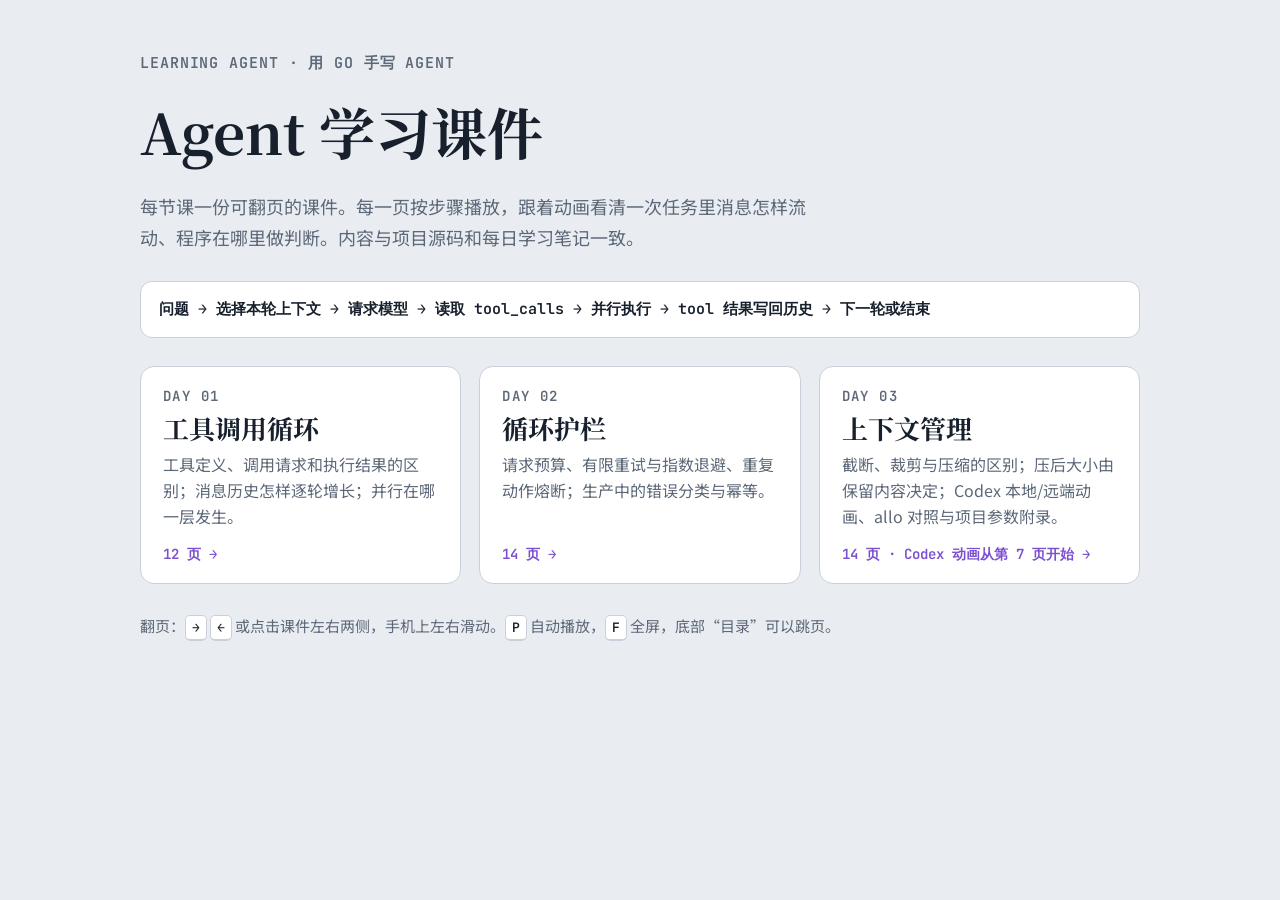
==== docs/slides/index.html @ 4f00852b "feat: day3" ====
<!doctype html>
<html lang="zh-CN">
<head>
<meta charset="utf-8">
<meta name="viewport" content="width=device-width, initial-scale=1, viewport-fit=cover">
<title>Agent 学习课件</title>
<link rel="preconnect" href="https://fonts.googleapis.com">
<link rel="preconnect" href="https://fonts.gstatic.com" crossorigin>
<link rel="stylesheet" href="https://fonts.googleapis.com/css2?family=JetBrains+Mono:wght@400;600&family=Noto+Sans+SC:wght@400;500;700&family=Noto+Serif+SC:wght@700;900&display=swap">
<link rel="stylesheet" href="deck.css">
<style>
  /* 入口页可以滚动，沿用课件的颜色与字体 */
  body { overflow: auto; }
  .wrap { max-width: 1040px; margin: 0 auto; padding-inline: 20px; padding-block: 56px 72px; display: flex; flex-direction: column; gap: 28px; }
  .wrap h1 { font-size: clamp(34px, 6vw, 56px); line-height: 1.15; }
  .intro { font-size: 18px; line-height: 1.7; color: var(--muted); max-width: 680px; }
  .flow { font: 600 15px/1.8 var(--font-mono); color: var(--ink); background: var(--card); border: 1px solid var(--line); border-radius: 12px; padding: 14px 18px; overflow-x: auto; white-space: nowrap; }
  .lessons { display: grid; grid-template-columns: repeat(auto-fit, minmax(280px, 1fr)); gap: 18px; }
  .lesson { display: flex; flex-direction: column; gap: 10px; min-width: 0; text-decoration: none; color: var(--ink); background: var(--card); border: 1.5px solid var(--line); border-radius: 14px; padding: 22px; transition: border-color .2s ease, transform .2s ease; }
  .lesson:hover { border-color: var(--model); transform: translateY(-2px); }
  .lesson:focus-visible { outline: 2px solid var(--model); outline-offset: 3px; }
  .lesson .no { font: 600 14px/1 var(--font-mono); color: var(--muted); letter-spacing: .1em; }
  .lesson h2 { font-size: 26px; }
  .lesson p { font-size: 16px; line-height: 1.6; color: var(--muted); }
  .lesson .meta { margin-top: auto; padding-top: 8px; font: 600 14px/1 var(--font-mono); color: var(--model); }
  .keys { font-size: 15px; line-height: 1.8; color: var(--muted); }
  kbd { font: 600 13px/1 var(--font-mono); border: 1px solid var(--line); border-bottom-width: 2px; border-radius: 5px; padding: 3px 6px; background: var(--card); color: var(--ink); }
</style>
</head>
<body>
<main class="wrap">
  <p class="kicker">LEARNING AGENT · 用 Go 手写 Agent</p>
  <h1>Agent 学习课件</h1>
  <p class="intro">每节课一份可翻页的课件。每一页按步骤播放，跟着动画看清一次任务里消息怎样流动、程序在哪里做判断。内容与项目源码和每日学习笔记一致。</p>
  <div class="flow">问题 → 选择本轮上下文 → 请求模型 → 读取 tool_calls → 并行执行 → tool 结果写回历史 → 下一轮或结束</div>
  <div class="lessons">
    <a class="lesson" href="day-01.html">
      <span class="no">DAY 01</span>
      <h2>工具调用循环</h2>
      <p>工具定义、调用请求和执行结果的区别；消息历史怎样逐轮增长；并行在哪一层发生。</p>
      <span class="meta">12 页 →</span>
    </a>
    <a class="lesson" href="day-02.html">
      <span class="no">DAY 02</span>
      <h2>循环护栏</h2>
      <p>请求预算、有限重试与指数退避、重复动作熔断；生产中的错误分类与幂等。</p>
      <span class="meta">14 页 →</span>
    </a>
    <a class="lesson" href="day-03.html">
      <span class="no">DAY 03</span>
      <h2>上下文管理</h2>
      <p>截断、裁剪与压缩的区别；压后大小由保留内容决定；Codex 本地/远端动画、allo 对照与项目参数附录。</p>
      <span class="meta">14 页 · Codex 动画从第 7 页开始 →</span>
    </a>
  </div>
  <p class="keys">翻页：<kbd>→</kbd> <kbd>←</kbd> 或点击课件左右两侧，手机上左右滑动。<kbd>P</kbd> 自动播放，<kbd>F</kbd> 全屏，底部“目录”可以跳页。</p>
</main>
</body>
</html>
---- docs/slides/deck.css ----
/* 课件框架：1280×720 舞台按窗口等比缩放；每页内 data-step 控制分步出现，像 PPT 的“单击动画”。
   颜色沿用观测台的约定：用户=蓝，模型=紫，Go 程序=青绿，错误=朱红，提醒=琥珀。 */
:root {
  --page: #e9ecf1;
  --stage: #f8f9fb;
  --grid: #dfe3ea;
  --ink: #17202c;
  --muted: #5d6878;
  --line: #c9d0db;
  --card: #ffffff;
  --code: #eef1f6;
  --user: #2a6fdb;
  --user-soft: #e3edfc;
  --model: #7a4fd0;
  --model-soft: #eee7fb;
  --go: #0b8a6c;
  --go-soft: #dff3ec;
  --err: #d24a1d;
  --err-soft: #fbe6dd;
  --warn: #b7791f;
  --warn-soft: #fbf0d9;
  --bar: #ffffffcc;
  --font-display: "Noto Serif SC", "Songti SC", "SimSun", serif;
  --font-body: "Noto Sans SC", "PingFang SC", "Microsoft YaHei", system-ui, sans-serif;
  --font-mono: "JetBrains Mono", "SFMono-Regular", Menlo, Consolas, monospace;
  color-scheme: light;
}
@media (prefers-color-scheme: dark) {
  :root:not([data-theme="light"]) {
    --page: #0c0f14; --stage: #151a22; --grid: #222a36; --ink: #e7ebf2; --muted: #9aa6b8;
    --line: #34404f; --card: #1c2330; --code: #10151d;
    --user: #6ea2f5; --user-soft: #1b2c47; --model: #a98bf0; --model-soft: #2a2145;
    --go: #3fc3a0; --go-soft: #13342c; --err: #f07b52; --err-soft: #3d2117;
    --warn: #e2b04f; --warn-soft: #3a2f17; --bar: #151a22cc; color-scheme: dark;
  }
}
:root[data-theme="dark"] {
  --page: #0c0f14; --stage: #151a22; --grid: #222a36; --ink: #e7ebf2; --muted: #9aa6b8;
  --line: #34404f; --card: #1c2330; --code: #10151d;
  --user: #6ea2f5; --user-soft: #1b2c47; --model: #a98bf0; --model-soft: #2a2145;
  --go: #3fc3a0; --go-soft: #13342c; --err: #f07b52; --err-soft: #3d2117;
  --warn: #e2b04f; --warn-soft: #3a2f17; --bar: #151a22cc; color-scheme: dark;
}

* { box-sizing: border-box; }
html, body { height: 100%; }
body { margin: 0; background: var(--page); color: var(--ink); font-family: var(--font-body); overflow: hidden; }

.deck { position: fixed; inset: 0 0 56px 0; display: grid; place-items: center; overflow: hidden; }
.stage {
  width: 1280px; height: 720px; position: relative; flex: none;
  transform: scale(var(--scale, 1)); transform-origin: center center;
  background-color: var(--stage);
  background-image: radial-gradient(var(--grid) 1.2px, transparent 1.2px);
  background-size: 24px 24px;
  border-radius: 14px; box-shadow: 0 10px 40px #0000001f; overflow: hidden;
}

.slide { position: absolute; inset: 0; padding: 44px 72px 0; display: none; }
.slide.active { display: block; animation: enter .45s ease both; }
@keyframes enter { from { opacity: 0; transform: translateY(8px); } to { opacity: 1; transform: none; } }

.hd { display: flex; align-items: baseline; gap: 18px; height: 64px; }
.kicker { font: 600 15px/1 var(--font-mono); color: var(--muted); letter-spacing: .06em; text-transform: uppercase; white-space: nowrap; }
h1, h2, h3 { margin: 0; font-family: var(--font-display); text-wrap: balance; }
h2 { font-size: 36px; font-weight: 700; line-height: 1.15; }
h3 { font-size: 22px; font-weight: 700; }
p { margin: 0; }

/* 画布：标题下方的作图区，子元素用绝对坐标摆放 */
.canvas { position: absolute; left: 72px; right: 72px; top: 118px; height: 480px; }
.canvas > svg.wires { position: absolute; inset: 0; width: 100%; height: 100%; overflow: visible; pointer-events: none; }
.abs { position: absolute; }

/* 底部讲解字幕，随步骤切换 */
.says { position: absolute; left: 72px; right: 72px; top: 620px; height: 76px; }
.say { position: absolute; inset: 0; font-size: 21px; line-height: 1.55; color: var(--ink); display: flex; align-items: flex-start; gap: 12px; }
.say::before { content: ""; flex: none; width: 4px; height: 26px; margin-top: 4px; border-radius: 2px; background: var(--model); }
.say b { color: var(--model); }

/* 分步出现 */
[data-step] { opacity: 0; transition: opacity .35s ease, transform .6s cubic-bezier(.25,.8,.25,1); pointer-events: none; }
[data-step].on { opacity: 1; pointer-events: auto; }
[data-step].say { transition: opacity .3s ease; }
[data-fx="rise"] { transform: translateY(18px); }
[data-fx="rise"].on { transform: none; }
[data-fx="pop"] { transform: scale(.85); }
[data-fx="pop"].on { transform: none; }
[data-fx="fly"] { transform: translate(var(--fx, 0px), var(--fy, 0px)); }
[data-fx="fly"].on { transform: none; transition: opacity .2s ease, transform .9s cubic-bezier(.3,.7,.2,1); }
[data-fx="grow"] { transform: scaleX(0); transform-origin: left center; opacity: 1; }
[data-fx="grow"].on { transform: none; transition: transform .9s cubic-bezier(.3,.7,.2,1); }
[data-fx="growy"] { transform: scaleY(0); transform-origin: center bottom; opacity: 1; }
[data-fx="growy"].on { transform: none; transition: transform .8s cubic-bezier(.3,.7,.2,1); }
/* 一闪而过的数据包：从 (--fx,--fy) 飞到落点后淡出 */
[data-fx="travel"].on { animation: travel 1.3s cubic-bezier(.4,.1,.3,1) both; }
@keyframes travel {
  0% { opacity: 0; transform: translate(var(--fx, 0px), var(--fy, 0px)); }
  12% { opacity: 1; }
  80% { opacity: 1; transform: none; }
  100% { opacity: 0; transform: none; }
}
/* SVG 连线描出来 */
svg [data-fx="draw"] { stroke-dasharray: 1; stroke-dashoffset: 1; opacity: 1; transition: stroke-dashoffset 1s ease; }
svg [data-fx="draw"].on { stroke-dashoffset: 0; }
/* 到某一步后高亮或变淡 */
[data-mark] { transition: box-shadow .35s ease, opacity .35s ease, background-color .35s ease, color .35s ease, border-color .35s ease; }
.hl.marked { box-shadow: 0 0 0 3px var(--warn); }
.dim.marked { opacity: .28; }
.strike.marked { text-decoration: line-through; opacity: .55; }
.gone-later.marked { opacity: 0; }

/* 通用元素 */
.card { background: var(--card); border: 1.5px solid var(--line); border-radius: 12px; padding: 16px 18px; }
.card h3 { margin-bottom: 8px; }
.card p, .card li { font-size: 18px; line-height: 1.55; color: var(--ink); }
.card ul { margin: 0; padding-left: 20px; }
.muted { color: var(--muted); }
.small { font-size: 16px; }
.tag { display: inline-block; font: 600 14px/1 var(--font-mono); padding: 6px 9px; border-radius: 6px; letter-spacing: .02em; white-space: nowrap; }
.t-user { background: var(--user-soft); color: var(--user); }
.t-model { background: var(--model-soft); color: var(--model); }
.t-go { background: var(--go-soft); color: var(--go); }
.t-err { background: var(--err-soft); color: var(--err); }
.t-warn { background: var(--warn-soft); color: var(--warn); }
.code { font: 15px/1.6 var(--font-mono); background: var(--code); border: 1px solid var(--line); border-radius: 10px; padding: 12px 14px; white-space: pre; color: var(--ink); overflow: hidden; }
.code .k { color: var(--model); }
.code .s { color: var(--go); }
.code .c { color: var(--muted); }
.code .e { color: var(--err); }

/* 角色泳道 */
.lane { position: absolute; top: 0; bottom: 0; border-left: 2px dashed var(--line); }
.lane-head { position: absolute; top: -6px; transform: translateX(-50%); font: 700 18px/1 var(--font-body); padding: 9px 14px; border-radius: 999px; white-space: nowrap; }
.lane-head.user { background: var(--user); color: var(--stage); }
.lane-head.model { background: var(--model); color: var(--stage); }
.lane-head.go { background: var(--go); color: var(--stage); }

/* 消息条：左侧色带表示角色 */
.msg { display: flex; align-items: center; gap: 10px; background: var(--card); border: 1.5px solid var(--line); border-left-width: 6px; border-radius: 8px; padding: 7px 12px; font-size: 16px; line-height: 1.35; white-space: nowrap; overflow: hidden; }
.msg .r { font: 600 13px/1 var(--font-mono); color: var(--muted); width: 74px; flex: none; }
.msg.sys { border-left-color: var(--muted); }
.msg.user { border-left-color: var(--user); }
.msg.asst { border-left-color: var(--model); }
.msg.tool { border-left-color: var(--go); }
.msg.sum { border-left-color: var(--warn); background: var(--warn-soft); }
.msg.err { border-left-color: var(--err); background: var(--err-soft); }
.stack { display: flex; flex-direction: column; gap: 6px; }

.pkt { font: 600 14px/1 var(--font-mono); padding: 8px 11px; border-radius: 999px; white-space: nowrap; box-shadow: 0 3px 10px #0000001a; }
.pkt.user { background: var(--user); color: var(--stage); }
.pkt.model { background: var(--model); color: var(--stage); }
.pkt.go { background: var(--go); color: var(--stage); }
.pkt.err { background: var(--err); color: var(--stage); }

.node { position: absolute; display: grid; place-items: center; text-align: center; background: var(--card); border: 2px solid var(--line); border-radius: 12px; font-size: 18px; font-weight: 600; line-height: 1.3; padding: 8px; }
.node.model { border-color: var(--model); color: var(--model); }
.node.go { border-color: var(--go); color: var(--go); }
.node.user { border-color: var(--user); color: var(--user); }
.node.err { border-color: var(--err); color: var(--err); }
.node.warn { border-color: var(--warn); color: var(--warn); }

.bigq { font-family: var(--font-display); font-size: 30px; line-height: 1.4; }
table.t { border-collapse: collapse; width: 100%; font-size: 18px; }
table.t th, table.t td { border-bottom: 1px solid var(--line); padding: 10px 12px; text-align: left; vertical-align: top; }
table.t th { font-size: 15px; color: var(--muted); font-weight: 600; letter-spacing: .04em; }
.num { font-variant-numeric: tabular-nums; font-family: var(--font-mono); }

/* 封面 */
.cover { padding: 0 96px; display: none; }
.cover.active { display: flex; flex-direction: column; justify-content: center; gap: 22px; }
.cover .day { font: 600 18px/1 var(--font-mono); color: var(--muted); letter-spacing: .12em; }
.cover h1 { font-size: 64px; line-height: 1.15; font-weight: 800; max-width: 980px; }
.cover .lead { font-size: 24px; line-height: 1.6; color: var(--muted); max-width: 860px; }
.legend { display: flex; flex-wrap: wrap; gap: 12px; margin-top: 18px; }

/* 控制条 */
.bar { position: fixed; left: 0; right: 0; bottom: 0; height: calc(56px + env(safe-area-inset-bottom, 0px)); padding: 0 16px env(safe-area-inset-bottom, 0px); display: flex; align-items: center; gap: 10px; background: var(--bar); backdrop-filter: blur(8px); border-top: 1px solid var(--line); }
.bar button { font: 600 14px/1 var(--font-body); color: var(--ink); background: var(--card); border: 1px solid var(--line); border-radius: 8px; height: 36px; padding: 0 12px; cursor: pointer; white-space: nowrap; }
.bar button:hover { border-color: var(--model); }
.bar button:focus-visible, .toc button:focus-visible { outline: 2px solid var(--model); outline-offset: 2px; }
.bar button[aria-pressed="true"] { background: var(--model); color: var(--stage); border-color: var(--model); }
.bar .where { font: 600 14px/1 var(--font-mono); color: var(--muted); white-space: nowrap; font-variant-numeric: tabular-nums; }
.bar .title { flex: 1; min-width: 0; font-size: 14px; color: var(--muted); white-space: nowrap; overflow: hidden; text-overflow: ellipsis; }
.bar .dots { display: flex; gap: 5px; }
.bar .dots i { width: 7px; height: 7px; border-radius: 50%; background: var(--line); }
.bar .dots i.on { background: var(--model); }
.progress { position: fixed; left: 0; top: 0; height: 3px; background: var(--model); transition: width .3s ease; }
.toc { position: fixed; right: 16px; bottom: calc(66px + env(safe-area-inset-bottom, 0px)); width: min(380px, calc(100vw - 32px)); max-height: 70vh; overflow: auto; background: var(--card); border: 1px solid var(--line); border-radius: 12px; padding: 8px; box-shadow: 0 10px 30px #00000033; }
.toc button { display: flex; gap: 10px; width: 100%; text-align: left; font: 15px/1.4 var(--font-body); color: var(--ink); background: none; border: 0; border-radius: 8px; padding: 9px 10px; cursor: pointer; }
.toc button:hover, .toc button.cur { background: var(--model-soft); }
.toc .n { font-family: var(--font-mono); color: var(--muted); width: 26px; flex: none; }
.hint { font-size: 13px; color: var(--muted); white-space: nowrap; }
@media (max-width: 720px) { .hint, .bar .title, .bar .dots { display: none; } }

@media (prefers-reduced-motion: reduce) {
  *, *::before, *::after { animation-duration: .01ms !important; transition-duration: .01ms !important; }
}

/* 代码或文字里的局部高亮、旧消息淡化、箭头标签 */
.mk { border-radius: 4px; transition: background-color .35s ease, color .35s ease, box-shadow .35s ease; }
.mk.marked { background: var(--warn-soft); color: var(--warn); box-shadow: 0 0 0 2px var(--warn-soft); }
.old { opacity: .5; }
.lbl { position: absolute; text-align: center; font: 600 15px/1.3 var(--font-mono); white-space: nowrap; }
.lbl.model { color: var(--model); }
.lbl.go { color: var(--go); }
.lbl.user { color: var(--user); }
.lbl.err { color: var(--err); }
.colhead { font: 700 16px/1 var(--font-body); color: var(--muted); margin-bottom: 10px; letter-spacing: .04em; }
.big { font: 800 56px/1 var(--font-mono); font-variant-numeric: tabular-nums; }
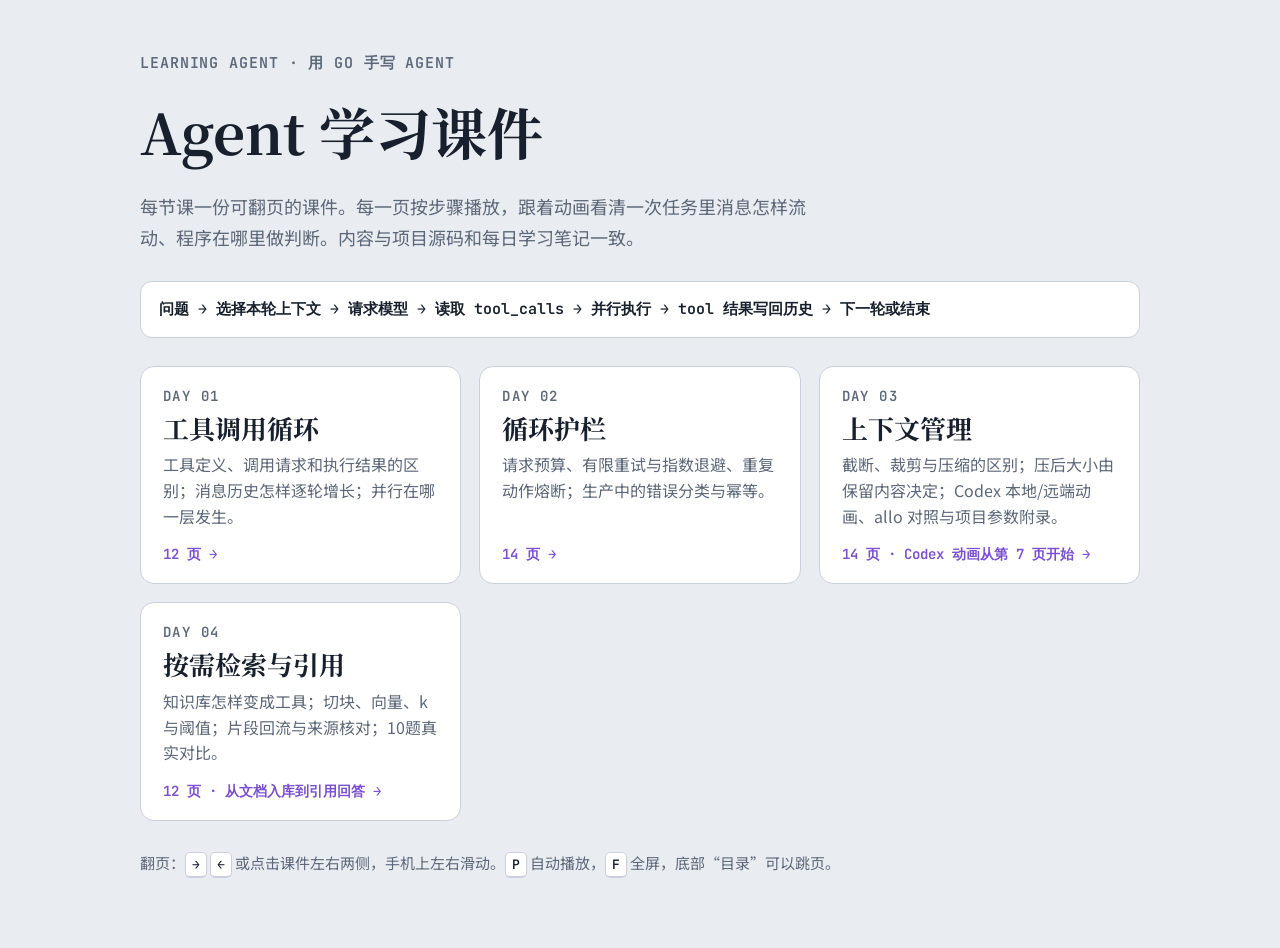
==== commit 6d48bdf9: "feat: day4" ====
--- a/docs/slides/index.html
+++ b/docs/slides/index.html
@@ -52,6 +52,11 @@
       <p>截断、裁剪与压缩的区别；压后大小由保留内容决定；Codex 本地/远端动画、allo 对照与项目参数附录。</p>
       <span class="meta">14 页 · Codex 动画从第 7 页开始 →</span>
     </a>
+    <a class="lesson" href="day-04.html">
+      <span class="no">DAY 04</span><h2>按需检索与引用</h2>
+      <p>知识库怎样变成工具；切块、向量、k与阈值；片段回流与来源核对；10题真实对比。</p>
+      <span class="meta">12 页 · 从文档入库到引用回答 →</span>
+    </a>
   </div>
   <p class="keys">翻页：<kbd>→</kbd> <kbd>←</kbd> 或点击课件左右两侧，手机上左右滑动。<kbd>P</kbd> 自动播放，<kbd>F</kbd> 全屏，底部“目录”可以跳页。</p>
 </main>
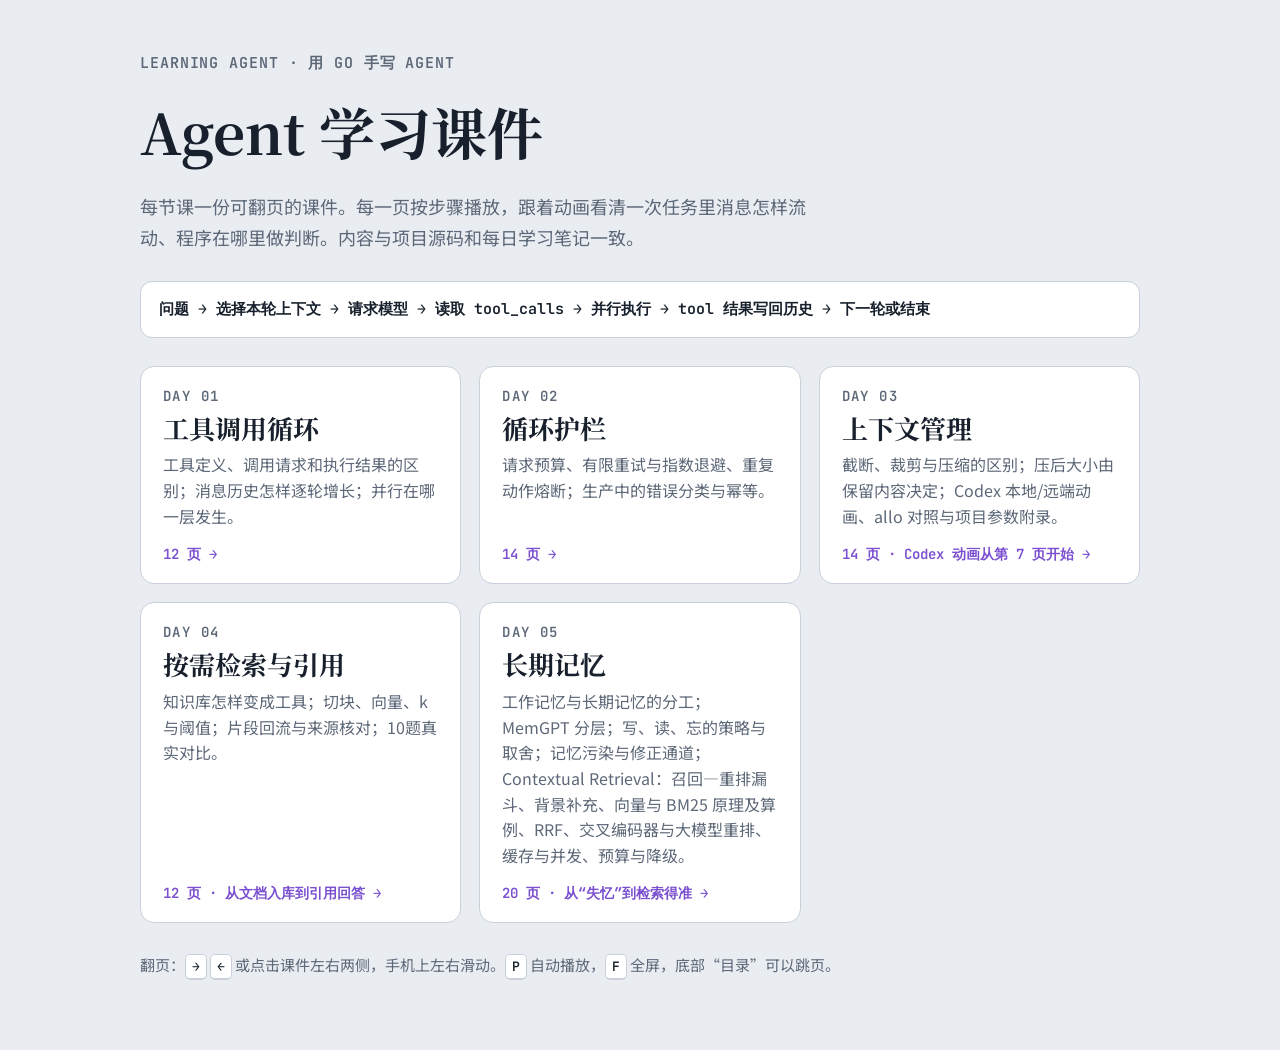
==== commit 056e3c84: "feat: day5 Co-Authored-By: Claude Opus 5.5 <noreply@anthropic.com>" ====
--- a/docs/slides/index.html
+++ b/docs/slides/index.html
@@ -57,6 +57,11 @@
       <p>知识库怎样变成工具；切块、向量、k与阈值；片段回流与来源核对；10题真实对比。</p>
       <span class="meta">12 页 · 从文档入库到引用回答 →</span>
     </a>
+    <a class="lesson" href="day-05.html">
+      <span class="no">DAY 05</span><h2>长期记忆</h2>
+      <p>工作记忆与长期记忆的分工；MemGPT 分层；写、读、忘的策略与取舍；记忆污染与修正通道；Contextual Retrieval：召回—重排漏斗、背景补充、向量与 BM25 原理及算例、RRF、交叉编码器与大模型重排、缓存与并发、预算与降级。</p>
+      <span class="meta">20 页 · 从“失忆”到检索得准 →</span>
+    </a>
   </div>
   <p class="keys">翻页：<kbd>→</kbd> <kbd>←</kbd> 或点击课件左右两侧，手机上左右滑动。<kbd>P</kbd> 自动播放，<kbd>F</kbd> 全屏，底部“目录”可以跳页。</p>
 </main>
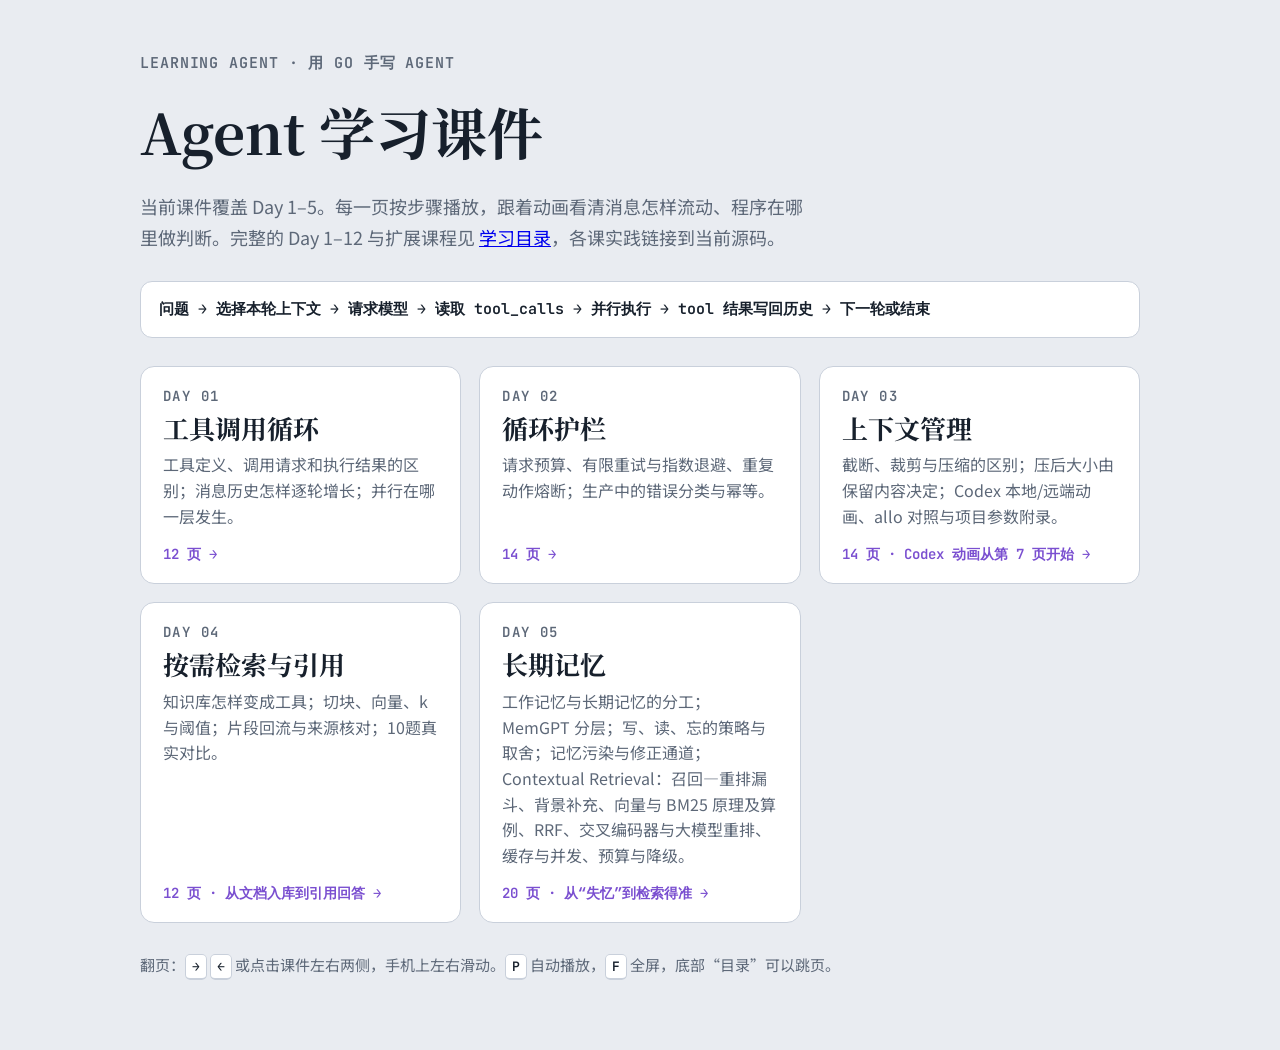
==== commit 7b5af4ed: "feat: week2" ====
--- a/docs/slides/index.html
+++ b/docs/slides/index.html
@@ -31,7 +31,7 @@
 <main class="wrap">
   <p class="kicker">LEARNING AGENT · 用 Go 手写 Agent</p>
   <h1>Agent 学习课件</h1>
-  <p class="intro">每节课一份可翻页的课件。每一页按步骤播放，跟着动画看清一次任务里消息怎样流动、程序在哪里做判断。内容与项目源码和每日学习笔记一致。</p>
+  <p class="intro">当前课件覆盖 Day 1–5。每一页按步骤播放，跟着动画看清消息怎样流动、程序在哪里做判断。完整的 Day 1–12 与扩展课程见 <a href="../../README.md#学习目录">学习目录</a>，各课实践链接到当前源码。</p>
   <div class="flow">问题 → 选择本轮上下文 → 请求模型 → 读取 tool_calls → 并行执行 → tool 结果写回历史 → 下一轮或结束</div>
   <div class="lessons">
     <a class="lesson" href="day-01.html">
